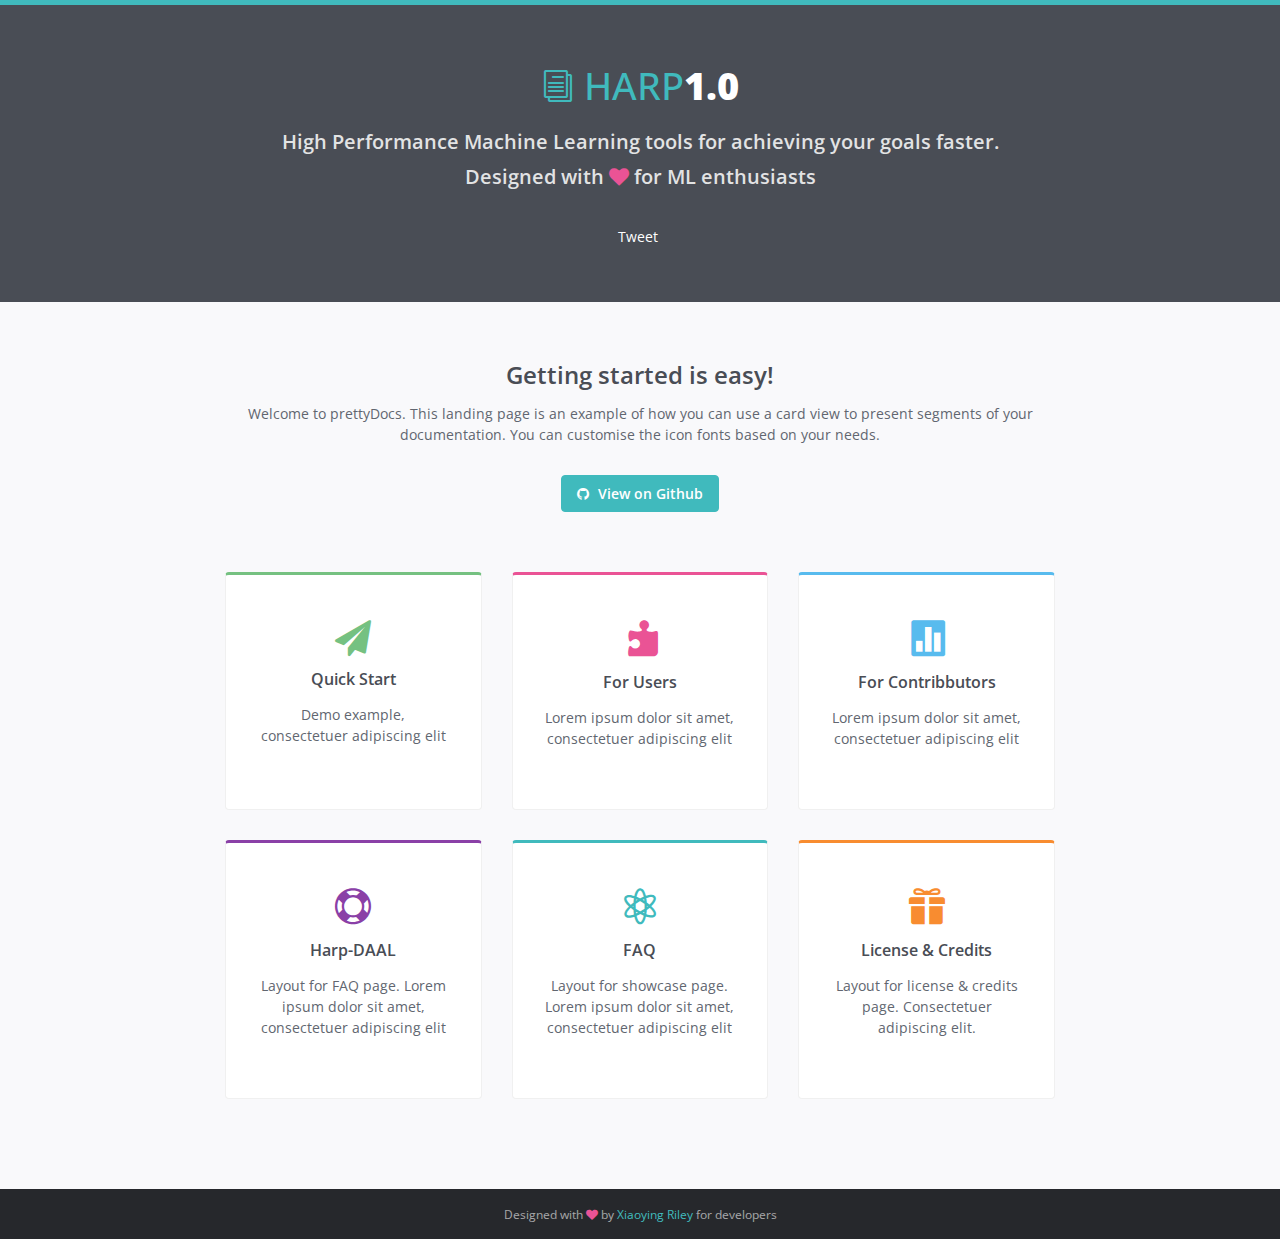
==== index.html @ d39ea9a0 "Addup" ====
<!DOCTYPE html>
<!--[if IE 8]> <html lang="en" class="ie8"> <![endif]-->  
<!--[if IE 9]> <html lang="en" class="ie9"> <![endif]-->  
<!--[if !IE]><!--> <html lang="en"> <!--<![endif]-->  
<head>
    <title>Harp: HPC-Big Data ML Library</title>
    <!-- Meta -->
    <meta charset="utf-8">
    <meta http-equiv="X-UA-Compatible" content="IE=edge">
    <meta name="viewport" content="width=device-width, initial-scale=1.0">
    <meta name="description" content="">
    <meta name="author" content="">    
    <link rel="shortcut icon" href="favicon.ico">  
    <link href='http://fonts.googleapis.com/css?family=Open+Sans:300italic,400italic,600italic,700italic,800italic,400,300,600,700,800' rel='stylesheet' type='text/css'>
    <!-- Global CSS -->
    <link rel="stylesheet" href="assets/plugins/bootstrap/css/bootstrap.min.css">   
    <!-- Plugins CSS -->    
    <link rel="stylesheet" href="assets/plugins/font-awesome/css/font-awesome.css">
    <link rel="stylesheet" href="assets/plugins/elegant_font/css/style.css">
    
    <!-- Theme CSS -->
    <link id="theme-style" rel="stylesheet" href="assets/css/styles.css">
    <!-- HTML5 shim and Respond.js IE8 support of HTML5 elements and media queries -->
    <!--[if lt IE 9]>
      <script src="https://oss.maxcdn.com/html5shiv/3.7.2/html5shiv.min.js"></script>
      <script src="https://oss.maxcdn.com/respond/1.4.2/respond.min.js"></script>
    <![endif]-->
</head> 

<body class="landing-page">   
     
    <!--FACEBOOK LIKE BUTTON JAVASCRIPT SDK-->
    <div id="fb-root"></div>
    <script>(function(d, s, id) {
      var js, fjs = d.getElementsByTagName(s)[0];
      if (d.getElementById(id)) return;
      js = d.createElement(s); js.id = id;
      js.src = "//connect.facebook.net/en_US/sdk.js#xfbml=1&version=v2.5";
      fjs.parentNode.insertBefore(js, fjs);
    }(document, 'script', 'facebook-jssdk'));</script>
    
    <div class="page-wrapper">
        
        <!-- ******Header****** -->
        <header class="header text-center">
            <div class="container">
                <div class="branding">
                    <h1 class="logo">
                        <span aria-hidden="true" class="icon_documents_alt icon"></span>
                        <span class="text-highlight">Harp</span><span class="text-bold">1.0</span>
                    </h1>
                </div><!--//branding-->
                <div class="tagline">
                    <p>High Performance Machine Learning tools for achieving your goals faster.</p>
                    <p>Designed with <i class="fa fa-heart"></i> for ML enthusiasts</p>
                </div><!--//tagline-->
                <div class="social-container">
                    <div class="twitter-tweet">
                        <a href="https://twitter.com/share" class="twitter-share-button" data-text="PrettyDocs - A FREE #Bootstrap theme for project documentations #Responsive" data-via="3rdwave_themes">Tweet</a>
    <script>!function(d,s,id){var js,fjs=d.getElementsByTagName(s)[0],p=/^http:/.test(d.location)?'http':'https';if(!d.getElementById(id)){js=d.createElement(s);js.id=id;js.src=p+'://platform.twitter.com/widgets.js';fjs.parentNode.insertBefore(js,fjs);}}(document, 'script', 'twitter-wjs');</script>
                    </div><!--//tweet-->
                    <div class="fb-like" data-href="http://themes.3rdwavemedia.com" data-layout="button_count" data-action="like" data-show-faces="false" data-share="false"></div>            
                 </div><!--//social-container-->
            </div><!--//container-->
        </header><!--//header-->
        
        <section class="cards-section text-center">
            <div class="container">
                <h2 class="title">Getting started is easy!</h2>
                <div class="intro">
                    <p>Welcome to prettyDocs. This landing page is an example of how you can use a card view to present segments of your documentation. You can customise the icon fonts based on your needs.</p>
                    <div class="cta-container">
                        <a class="btn btn-primary btn-cta" href="http://themes.3rdwavemedia.com/" target="_blank"><i class="fa fa-github"></i> View on Github</a>
                    </div><!--//cta-container-->
                </div><!--//intro-->
                <div id="cards-wrapper" class="cards-wrapper row">
                    <div class="item item-green col-md-4 col-sm-6 col-xs-6">
                        <div class="item-inner">
                            <div class="icon-holder">
                                <i class="icon fa fa-paper-plane"></i>
                            </div><!--//icon-holder-->
                            <h3 class="title">Quick Start</h3>
                            <p class="intro">Demo example, consectetuer adipiscing elit</p>
                            <a class="link" href="start.html"><span></span></a>
                        </div><!--//item-inner-->
                    </div><!--//item-->
                    <div class="item item-pink item-2 col-md-4 col-sm-6 col-xs-6">
                        <div class="item-inner">
                            <div class="icon-holder">
                                <span aria-hidden="true" class="icon icon_puzzle_alt"></span>
                            </div><!--//icon-holder-->
                            <h3 class="title">For Users</h3>
                            <p class="intro">Lorem ipsum dolor sit amet, consectetuer adipiscing elit</p>
                            <a class="link" href="components.html"><span></span></a>
                        </div><!--//item-inner-->
                    </div><!--//item-->
                    <div class="item item-blue col-md-4 col-sm-6 col-xs-6">
                        <div class="item-inner">
                            <div class="icon-holder">
                                <span aria-hidden="true" class="icon icon_datareport_alt"></span>
                            </div><!--//icon-holder-->
                            <h3 class="title">For Contribbutors</h3>
                            <p class="intro">Lorem ipsum dolor sit amet, consectetuer adipiscing elit</p>
                            <a class="link" href="charts.html"><span></span></a>
                        </div><!--//item-inner-->
                    </div><!--//item-->
                    <div class="item item-purple col-md-4 col-sm-6 col-xs-6">
                        <div class="item-inner">
                            <div class="icon-holder">
                                <span aria-hidden="true" class="icon icon_lifesaver"></span>
                            </div><!--//icon-holder-->
                            <h3 class="title">Harp-DAAL</h3>
                            <p class="intro">Layout for FAQ page. Lorem ipsum dolor sit amet, consectetuer adipiscing elit</p>
                            <a class="link" href="faqs.html"><span></span></a>
                        </div><!--//item-inner-->
                    </div><!--//item-->
                    <div class="item item-primary col-md-4 col-sm-6 col-xs-6">
                        <div class="item-inner">
                            <div class="icon-holder">
                                <span aria-hidden="true" class="icon icon_genius"></span>
                            </div><!--//icon-holder-->
                            <h3 class="title">FAQ</h3>
                            <p class="intro">Layout for showcase page. Lorem ipsum dolor sit amet, consectetuer adipiscing elit </p>
                            <a class="link" href="showcase.html"><span></span></a>
                        </div><!--//item-inner-->
                    </div><!--//item-->
                    <div class="item item-orange col-md-4 col-sm-6 col-xs-6">
                        <div class="item-inner">
                            <div class="icon-holder">
                                <span aria-hidden="true" class="icon icon_gift"></span>
                            </div><!--//icon-holder-->
                            <h3 class="title">License &amp; Credits</h3>
                            <p class="intro">Layout for license &amp; credits page. Consectetuer adipiscing elit.</p>
                            <a class="link" href="license.html"><span></span></a>
                        </div><!--//item-inner-->
                    </div><!--//item-->
                </div><!--//cards-->
                
            </div><!--//container-->
        </section><!--//cards-section-->
    </div><!--//page-wrapper-->
    
    <footer class="footer text-center">
        <div class="container">
            <!--/* This template is released under the Creative Commons Attribution 3.0 License. Please keep the attribution link below when using for your own project. Thank you for your support. :) If you'd like to use the template without the attribution, you can check out other license options via our website: themes.3rdwavemedia.com */-->
            <small class="copyright">Designed with <i class="fa fa-heart"></i> by <a href="http://themes.3rdwavemedia.com/" target="_blank">Xiaoying Riley</a> for developers</small>
            
        </div><!--//container-->
    </footer><!--//footer-->
    
     
    <!-- Main Javascript -->          
    <script type="text/javascript" src="assets/plugins/jquery-1.12.3.min.js"></script>
    <script type="text/javascript" src="assets/plugins/bootstrap/js/bootstrap.min.js"></script>                                                                     
    <script type="text/javascript" src="assets/plugins/jquery-match-height/jquery.matchHeight-min.js"></script>
    <script type="text/javascript" src="assets/js/main.js"></script>
    
</body>
</html>
---- assets/plugins/elegant_font/css/style.css ----
@font-face {
	font-family: 'ElegantIcons';
	src:url('fonts/ElegantIcons.eot');
	src:url('fonts/ElegantIcons.eot?#iefix') format('embedded-opentype'),
		url('fonts/ElegantIcons.woff') format('woff'),
		url('fonts/ElegantIcons.ttf') format('truetype'),
		url('fonts/ElegantIcons.svg#ElegantIcons') format('svg');
	font-weight: normal;
	font-style: normal;
}

/* Use the following CSS code if you want to use data attributes for inserting your icons */
[data-icon]:before {
	font-family: 'ElegantIcons';
	content: attr(data-icon);
	speak: none;
	font-weight: normal;
	font-variant: normal;
	text-transform: none;
	line-height: 1;
	-webkit-font-smoothing: antialiased;
	-moz-osx-font-smoothing: grayscale;
}

/* Use the following CSS code if you want to have a class per icon */
/*
Instead of a list of all class selectors,
you can use the generic selector below, but it's slower:
[class*="your-class-prefix"] {
*/
.arrow_up, .arrow_down, .arrow_left, .arrow_right, .arrow_left-up, .arrow_right-up, .arrow_right-down, .arrow_left-down, .arrow-up-down, .arrow_up-down_alt, .arrow_left-right_alt, .arrow_left-right, .arrow_expand_alt2, .arrow_expand_alt, .arrow_condense, .arrow_expand, .arrow_move, .arrow_carrot-up, .arrow_carrot-down, .arrow_carrot-left, .arrow_carrot-right, .arrow_carrot-2up, .arrow_carrot-2down, .arrow_carrot-2left, .arrow_carrot-2right, .arrow_carrot-up_alt2, .arrow_carrot-down_alt2, .arrow_carrot-left_alt2, .arrow_carrot-right_alt2, .arrow_carrot-2up_alt2, .arrow_carrot-2down_alt2, .arrow_carrot-2left_alt2, .arrow_carrot-2right_alt2, .arrow_triangle-up, .arrow_triangle-down, .arrow_triangle-left, .arrow_triangle-right, .arrow_triangle-up_alt2, .arrow_triangle-down_alt2, .arrow_triangle-left_alt2, .arrow_triangle-right_alt2, .arrow_back, .icon_minus-06, .icon_plus, .icon_close, .icon_check, .icon_minus_alt2, .icon_plus_alt2, .icon_close_alt2, .icon_check_alt2, .icon_zoom-out_alt, .icon_zoom-in_alt, .icon_search, .icon_box-empty, .icon_box-selected, .icon_minus-box, .icon_plus-box, .icon_box-checked, .icon_circle-empty, .icon_circle-slelected, .icon_stop_alt2, .icon_stop, .icon_pause_alt2, .icon_pause, .icon_menu, .icon_menu-square_alt2, .icon_menu-circle_alt2, .icon_ul, .icon_ol, .icon_adjust-horiz, .icon_adjust-vert, .icon_document_alt, .icon_documents_alt, .icon_pencil, .icon_pencil-edit_alt, .icon_pencil-edit, .icon_folder-alt, .icon_folder-open_alt, .icon_folder-add_alt, .icon_info_alt, .icon_error-oct_alt, .icon_error-circle_alt, .icon_error-triangle_alt, .icon_question_alt2, .icon_question, .icon_comment_alt, .icon_chat_alt, .icon_vol-mute_alt, .icon_volume-low_alt, .icon_volume-high_alt, .icon_quotations, .icon_quotations_alt2, .icon_clock_alt, .icon_lock_alt, .icon_lock-open_alt, .icon_key_alt, .icon_cloud_alt, .icon_cloud-upload_alt, .icon_cloud-download_alt, .icon_image, .icon_images, .icon_lightbulb_alt, .icon_gift_alt, .icon_house_alt, .icon_genius, .icon_mobile, .icon_tablet, .icon_laptop, .icon_desktop, .icon_camera_alt, .icon_mail_alt, .icon_cone_alt, .icon_ribbon_alt, .icon_bag_alt, .icon_creditcard, .icon_cart_alt, .icon_paperclip, .icon_tag_alt, .icon_tags_alt, .icon_trash_alt, .icon_cursor_alt, .icon_mic_alt, .icon_compass_alt, .icon_pin_alt, .icon_pushpin_alt, .icon_map_alt, .icon_drawer_alt, .icon_toolbox_alt, .icon_book_alt, .icon_calendar, .icon_film, .icon_table, .icon_contacts_alt, .icon_headphones, .icon_lifesaver, .icon_piechart, .icon_refresh, .icon_link_alt, .icon_link, .icon_loading, .icon_blocked, .icon_archive_alt, .icon_heart_alt, .icon_star_alt, .icon_star-half_alt, .icon_star, .icon_star-half, .icon_tools, .icon_tool, .icon_cog, .icon_cogs, .arrow_up_alt, .arrow_down_alt, .arrow_left_alt, .arrow_right_alt, .arrow_left-up_alt, .arrow_right-up_alt, .arrow_right-down_alt, .arrow_left-down_alt, .arrow_condense_alt, .arrow_expand_alt3, .arrow_carrot_up_alt, .arrow_carrot-down_alt, .arrow_carrot-left_alt, .arrow_carrot-right_alt, .arrow_carrot-2up_alt, .arrow_carrot-2dwnn_alt, .arrow_carrot-2left_alt, .arrow_carrot-2right_alt, .arrow_triangle-up_alt, .arrow_triangle-down_alt, .arrow_triangle-left_alt, .arrow_triangle-right_alt, .icon_minus_alt, .icon_plus_alt, .icon_close_alt, .icon_check_alt, .icon_zoom-out, .icon_zoom-in, .icon_stop_alt, .icon_menu-square_alt, .icon_menu-circle_alt, .icon_document, .icon_documents, .icon_pencil_alt, .icon_folder, .icon_folder-open, .icon_folder-add, .icon_folder_upload, .icon_folder_download, .icon_info, .icon_error-circle, .icon_error-oct, .icon_error-triangle, .icon_question_alt, .icon_comment, .icon_chat, .icon_vol-mute, .icon_volume-low, .icon_volume-high, .icon_quotations_alt, .icon_clock, .icon_lock, .icon_lock-open, .icon_key, .icon_cloud, .icon_cloud-upload, .icon_cloud-download, .icon_lightbulb, .icon_gift, .icon_house, .icon_camera, .icon_mail, .icon_cone, .icon_ribbon, .icon_bag, .icon_cart, .icon_tag, .icon_tags, .icon_trash, .icon_cursor, .icon_mic, .icon_compass, .icon_pin, .icon_pushpin, .icon_map, .icon_drawer, .icon_toolbox, .icon_book, .icon_contacts, .icon_archive, .icon_heart, .icon_profile, .icon_group, .icon_grid-2x2, .icon_grid-3x3, .icon_music, .icon_pause_alt, .icon_phone, .icon_upload, .icon_download, .social_facebook, .social_twitter, .social_pinterest, .social_googleplus, .social_tumblr, .social_tumbleupon, .social_wordpress, .social_instagram, .social_dribbble, .social_vimeo, .social_linkedin, .social_rss, .social_deviantart, .social_share, .social_myspace, .social_skype, .social_youtube, .social_picassa, .social_googledrive, .social_flickr, .social_blogger, .social_spotify, .social_delicious, .social_facebook_circle, .social_twitter_circle, .social_pinterest_circle, .social_googleplus_circle, .social_tumblr_circle, .social_stumbleupon_circle, .social_wordpress_circle, .social_instagram_circle, .social_dribbble_circle, .social_vimeo_circle, .social_linkedin_circle, .social_rss_circle, .social_deviantart_circle, .social_share_circle, .social_myspace_circle, .social_skype_circle, .social_youtube_circle, .social_picassa_circle, .social_googledrive_alt2, .social_flickr_circle, .social_blogger_circle, .social_spotify_circle, .social_delicious_circle, .social_facebook_square, .social_twitter_square, .social_pinterest_square, .social_googleplus_square, .social_tumblr_square, .social_stumbleupon_square, .social_wordpress_square, .social_instagram_square, .social_dribbble_square, .social_vimeo_square, .social_linkedin_square, .social_rss_square, .social_deviantart_square, .social_share_square, .social_myspace_square, .social_skype_square, .social_youtube_square, .social_picassa_square, .social_googledrive_square, .social_flickr_square, .social_blogger_square, .social_spotify_square, .social_delicious_square, .icon_printer, .icon_calulator, .icon_building, .icon_floppy, .icon_drive, .icon_search-2, .icon_id, .icon_id-2, .icon_puzzle, .icon_like, .icon_dislike, .icon_mug, .icon_currency, .icon_wallet, .icon_pens, .icon_easel, .icon_flowchart, .icon_datareport, .icon_briefcase, .icon_shield, .icon_percent, .icon_globe, .icon_globe-2, .icon_target, .icon_hourglass, .icon_balance, .icon_rook, .icon_printer-alt, .icon_calculator_alt, .icon_building_alt, .icon_floppy_alt, .icon_drive_alt, .icon_search_alt, .icon_id_alt, .icon_id-2_alt, .icon_puzzle_alt, .icon_like_alt, .icon_dislike_alt, .icon_mug_alt, .icon_currency_alt, .icon_wallet_alt, .icon_pens_alt, .icon_easel_alt, .icon_flowchart_alt, .icon_datareport_alt, .icon_briefcase_alt, .icon_shield_alt, .icon_percent_alt, .icon_globe_alt, .icon_clipboard {
	font-family: 'ElegantIcons';
	speak: none;
	font-style: normal;
	font-weight: normal;
	font-variant: normal;
	text-transform: none;
	line-height: 1;
	-webkit-font-smoothing: antialiased;
}
.arrow_up:before {
	content: "\21";
}
.arrow_down:before {
	content: "\22";
}
.arrow_left:before {
	content: "\23";
}
.arrow_right:before {
	content: "\24";
}
.arrow_left-up:before {
	content: "\25";
}
.arrow_right-up:before {
	content: "\26";
}
.arrow_right-down:before {
	content: "\27";
}
.arrow_left-down:before {
	content: "\28";
}
.arrow-up-down:before {
	content: "\29";
}
.arrow_up-down_alt:before {
	content: "\2a";
}
.arrow_left-right_alt:before {
	content: "\2b";
}
.arrow_left-right:before {
	content: "\2c";
}
.arrow_expand_alt2:before {
	content: "\2d";
}
.arrow_expand_alt:before {
	content: "\2e";
}
.arrow_condense:before {
	content: "\2f";
}
.arrow_expand:before {
	content: "\30";
}
.arrow_move:before {
	content: "\31";
}
.arrow_carrot-up:before {
	content: "\32";
}
.arrow_carrot-down:before {
	content: "\33";
}
.arrow_carrot-left:before {
	content: "\34";
}
.arrow_carrot-right:before {
	content: "\35";
}
.arrow_carrot-2up:before {
	content: "\36";
}
.arrow_carrot-2down:before {
	content: "\37";
}
.arrow_carrot-2left:before {
	content: "\38";
}
.arrow_carrot-2right:before {
	content: "\39";
}
.arrow_carrot-up_alt2:before {
	content: "\3a";
}
.arrow_carrot-down_alt2:before {
	content: "\3b";
}
.arrow_carrot-left_alt2:before {
	content: "\3c";
}
.arrow_carrot-right_alt2:before {
	content: "\3d";
}
.arrow_carrot-2up_alt2:before {
	content: "\3e";
}
.arrow_carrot-2down_alt2:before {
	content: "\3f";
}
.arrow_carrot-2left_alt2:before {
	content: "\40";
}
.arrow_carrot-2right_alt2:before {
	content: "\41";
}
.arrow_triangle-up:before {
	content: "\42";
}
.arrow_triangle-down:before {
	content: "\43";
}
.arrow_triangle-left:before {
	content: "\44";
}
.arrow_triangle-right:before {
	content: "\45";
}
.arrow_triangle-up_alt2:before {
	content: "\46";
}
.arrow_triangle-down_alt2:before {
	content: "\47";
}
.arrow_triangle-left_alt2:before {
	content: "\48";
}
.arrow_triangle-right_alt2:before {
	content: "\49";
}
.arrow_back:before {
	content: "\4a";
}
.icon_minus-06:before {
	content: "\4b";
}
.icon_plus:before {
	content: "\4c";
}
.icon_close:before {
	content: "\4d";
}
.icon_check:before {
	content: "\4e";
}
.icon_minus_alt2:before {
	content: "\4f";
}
.icon_plus_alt2:before {
	content: "\50";
}
.icon_close_alt2:before {
	content: "\51";
}
.icon_check_alt2:before {
	content: "\52";
}
.icon_zoom-out_alt:before {
	content: "\53";
}
.icon_zoom-in_alt:before {
	content: "\54";
}
.icon_search:before {
	content: "\55";
}
.icon_box-empty:before {
	content: "\56";
}
.icon_box-selected:before {
	content: "\57";
}
.icon_minus-box:before {
	content: "\58";
}
.icon_plus-box:before {
	content: "\59";
}
.icon_box-checked:before {
	content: "\5a";
}
.icon_circle-empty:before {
	content: "\5b";
}
.icon_circle-slelected:before {
	content: "\5c";
}
.icon_stop_alt2:before {
	content: "\5d";
}
.icon_stop:before {
	content: "\5e";
}
.icon_pause_alt2:before {
	content: "\5f";
}
.icon_pause:before {
	content: "\60";
}
.icon_menu:before {
	content: "\61";
}
.icon_menu-square_alt2:before {
	content: "\62";
}
.icon_menu-circle_alt2:before {
	content: "\63";
}
.icon_ul:before {
	content: "\64";
}
.icon_ol:before {
	content: "\65";
}
.icon_adjust-horiz:before {
	content: "\66";
}
.icon_adjust-vert:before {
	content: "\67";
}
.icon_document_alt:before {
	content: "\68";
}
.icon_documents_alt:before {
	content: "\69";
}
.icon_pencil:before {
	content: "\6a";
}
.icon_pencil-edit_alt:before {
	content: "\6b";
}
.icon_pencil-edit:before {
	content: "\6c";
}
.icon_folder-alt:before {
	content: "\6d";
}
.icon_folder-open_alt:before {
	content: "\6e";
}
.icon_folder-add_alt:before {
	content: "\6f";
}
.icon_info_alt:before {
	content: "\70";
}
.icon_error-oct_alt:before {
	content: "\71";
}
.icon_error-circle_alt:before {
	content: "\72";
}
.icon_error-triangle_alt:before {
	content: "\73";
}
.icon_question_alt2:before {
	content: "\74";
}
.icon_question:before {
	content: "\75";
}
.icon_comment_alt:before {
	content: "\76";
}
.icon_chat_alt:before {
	content: "\77";
}
.icon_vol-mute_alt:before {
	content: "\78";
}
.icon_volume-low_alt:before {
	content: "\79";
}
.icon_volume-high_alt:before {
	content: "\7a";
}
.icon_quotations:before {
	content: "\7b";
}
.icon_quotations_alt2:before {
	content: "\7c";
}
.icon_clock_alt:before {
	content: "\7d";
}
.icon_lock_alt:before {
	content: "\7e";
}
.icon_lock-open_alt:before {
	content: "\e000";
}
.icon_key_alt:before {
	content: "\e001";
}
.icon_cloud_alt:before {
	content: "\e002";
}
.icon_cloud-upload_alt:before {
	content: "\e003";
}
.icon_cloud-download_alt:before {
	content: "\e004";
}
.icon_image:before {
	content: "\e005";
}
.icon_images:before {
	content: "\e006";
}
.icon_lightbulb_alt:before {
	content: "\e007";
}
.icon_gift_alt:before {
	content: "\e008";
}
.icon_house_alt:before {
	content: "\e009";
}
.icon_genius:before {
	content: "\e00a";
}
.icon_mobile:before {
	content: "\e00b";
}
.icon_tablet:before {
	content: "\e00c";
}
.icon_laptop:before {
	content: "\e00d";
}
.icon_desktop:before {
	content: "\e00e";
}
.icon_camera_alt:before {
	content: "\e00f";
}
.icon_mail_alt:before {
	content: "\e010";
}
.icon_cone_alt:before {
	content: "\e011";
}
.icon_ribbon_alt:before {
	content: "\e012";
}
.icon_bag_alt:before {
	content: "\e013";
}
.icon_creditcard:before {
	content: "\e014";
}
.icon_cart_alt:before {
	content: "\e015";
}
.icon_paperclip:before {
	content: "\e016";
}
.icon_tag_alt:before {
	content: "\e017";
}
.icon_tags_alt:before {
	content: "\e018";
}
.icon_trash_alt:before {
	content: "\e019";
}
.icon_cursor_alt:before {
	content: "\e01a";
}
.icon_mic_alt:before {
	content: "\e01b";
}
.icon_compass_alt:before {
	content: "\e01c";
}
.icon_pin_alt:before {
	content: "\e01d";
}
.icon_pushpin_alt:before {
	content: "\e01e";
}
.icon_map_alt:before {
	content: "\e01f";
}
.icon_drawer_alt:before {
	content: "\e020";
}
.icon_toolbox_alt:before {
	content: "\e021";
}
.icon_book_alt:before {
	content: "\e022";
}
.icon_calendar:before {
	content: "\e023";
}
.icon_film:before {
	content: "\e024";
}
.icon_table:before {
	content: "\e025";
}
.icon_contacts_alt:before {
	content: "\e026";
}
.icon_headphones:before {
	content: "\e027";
}
.icon_lifesaver:before {
	content: "\e028";
}
.icon_piechart:before {
	content: "\e029";
}
.icon_refresh:before {
	content: "\e02a";
}
.icon_link_alt:before {
	content: "\e02b";
}
.icon_link:before {
	content: "\e02c";
}
.icon_loading:before {
	content: "\e02d";
}
.icon_blocked:before {
	content: "\e02e";
}
.icon_archive_alt:before {
	content: "\e02f";
}
.icon_heart_alt:before {
	content: "\e030";
}
.icon_star_alt:before {
	content: "\e031";
}
.icon_star-half_alt:before {
	content: "\e032";
}
.icon_star:before {
	content: "\e033";
}
.icon_star-half:before {
	content: "\e034";
}
.icon_tools:before {
	content: "\e035";
}
.icon_tool:before {
	content: "\e036";
}
.icon_cog:before {
	content: "\e037";
}
.icon_cogs:before {
	content: "\e038";
}
.arrow_up_alt:before {
	content: "\e039";
}
.arrow_down_alt:before {
	content: "\e03a";
}
.arrow_left_alt:before {
	content: "\e03b";
}
.arrow_right_alt:before {
	content: "\e03c";
}
.arrow_left-up_alt:before {
	content: "\e03d";
}
.arrow_right-up_alt:before {
	content: "\e03e";
}
.arrow_right-down_alt:before {
	content: "\e03f";
}
.arrow_left-down_alt:before {
	content: "\e040";
}
.arrow_condense_alt:before {
	content: "\e041";
}
.arrow_expand_alt3:before {
	content: "\e042";
}
.arrow_carrot_up_alt:before {
	content: "\e043";
}
.arrow_carrot-down_alt:before {
	content: "\e044";
}
.arrow_carrot-left_alt:before {
	content: "\e045";
}
.arrow_carrot-right_alt:before {
	content: "\e046";
}
.arrow_carrot-2up_alt:before {
	content: "\e047";
}
.arrow_carrot-2dwnn_alt:before {
	content: "\e048";
}
.arrow_carrot-2left_alt:before {
	content: "\e049";
}
.arrow_carrot-2right_alt:before {
	content: "\e04a";
}
.arrow_triangle-up_alt:before {
	content: "\e04b";
}
.arrow_triangle-down_alt:before {
	content: "\e04c";
}
.arrow_triangle-left_alt:before {
	content: "\e04d";
}
.arrow_triangle-right_alt:before {
	content: "\e04e";
}
.icon_minus_alt:before {
	content: "\e04f";
}
.icon_plus_alt:before {
	content: "\e050";
}
.icon_close_alt:before {
	content: "\e051";
}
.icon_check_alt:before {
	content: "\e052";
}
.icon_zoom-out:before {
	content: "\e053";
}
.icon_zoom-in:before {
	content: "\e054";
}
.icon_stop_alt:before {
	content: "\e055";
}
.icon_menu-square_alt:before {
	content: "\e056";
}
.icon_menu-circle_alt:before {
	content: "\e057";
}
.icon_document:before {
	content: "\e058";
}
.icon_documents:before {
	content: "\e059";
}
.icon_pencil_alt:before {
	content: "\e05a";
}
.icon_folder:before {
	content: "\e05b";
}
.icon_folder-open:before {
	content: "\e05c";
}
.icon_folder-add:before {
	content: "\e05d";
}
.icon_folder_upload:before {
	content: "\e05e";
}
.icon_folder_download:before {
	content: "\e05f";
}
.icon_info:before {
	content: "\e060";
}
.icon_error-circle:before {
	content: "\e061";
}
.icon_error-oct:before {
	content: "\e062";
}
.icon_error-triangle:before {
	content: "\e063";
}
.icon_question_alt:before {
	content: "\e064";
}
.icon_comment:before {
	content: "\e065";
}
.icon_chat:before {
	content: "\e066";
}
.icon_vol-mute:before {
	content: "\e067";
}
.icon_volume-low:before {
	content: "\e068";
}
.icon_volume-high:before {
	content: "\e069";
}
.icon_quotations_alt:before {
	content: "\e06a";
}
.icon_clock:before {
	content: "\e06b";
}
.icon_lock:before {
	content: "\e06c";
}
.icon_lock-open:before {
	content: "\e06d";
}
.icon_key:before {
	content: "\e06e";
}
.icon_cloud:before {
	content: "\e06f";
}
.icon_cloud-upload:before {
	content: "\e070";
}
.icon_cloud-download:before {
	content: "\e071";
}
.icon_lightbulb:before {
	content: "\e072";
}
.icon_gift:before {
	content: "\e073";
}
.icon_house:before {
	content: "\e074";
}
.icon_camera:before {
	content: "\e075";
}
.icon_mail:before {
	content: "\e076";
}
.icon_cone:before {
	content: "\e077";
}
.icon_ribbon:before {
	content: "\e078";
}
.icon_bag:before {
	content: "\e079";
}
.icon_cart:before {
	content: "\e07a";
}
.icon_tag:before {
	content: "\e07b";
}
.icon_tags:before {
	content: "\e07c";
}
.icon_trash:before {
	content: "\e07d";
}
.icon_cursor:before {
	content: "\e07e";
}
.icon_mic:before {
	content: "\e07f";
}
.icon_compass:before {
	content: "\e080";
}
.icon_pin:before {
	content: "\e081";
}
.icon_pushpin:before {
	content: "\e082";
}
.icon_map:before {
	content: "\e083";
}
.icon_drawer:before {
	content: "\e084";
}
.icon_toolbox:before {
	content: "\e085";
}
.icon_book:before {
	content: "\e086";
}
.icon_contacts:before {
	content: "\e087";
}
.icon_archive:before {
	content: "\e088";
}
.icon_heart:before {
	content: "\e089";
}
.icon_profile:before {
	content: "\e08a";
}
.icon_group:before {
	content: "\e08b";
}
.icon_grid-2x2:before {
	content: "\e08c";
}
.icon_grid-3x3:before {
	content: "\e08d";
}
.icon_music:before {
	content: "\e08e";
}
.icon_pause_alt:before {
	content: "\e08f";
}
.icon_phone:before {
	content: "\e090";
}
.icon_upload:before {
	content: "\e091";
}
.icon_download:before {
	content: "\e092";
}
.social_facebook:before {
	content: "\e093";
}
.social_twitter:before {
	content: "\e094";
}
.social_pinterest:before {
	content: "\e095";
}
.social_googleplus:before {
	content: "\e096";
}
.social_tumblr:before {
	content: "\e097";
}
.social_tumbleupon:before {
	content: "\e098";
}
.social_wordpress:before {
	content: "\e099";
}
.social_instagram:before {
	content: "\e09a";
}
.social_dribbble:before {
	content: "\e09b";
}
.social_vimeo:before {
	content: "\e09c";
}
.social_linkedin:before {
	content: "\e09d";
}
.social_rss:before {
	content: "\e09e";
}
.social_deviantart:before {
	content: "\e09f";
}
.social_share:before {
	content: "\e0a0";
}
.social_myspace:before {
	content: "\e0a1";
}
.social_skype:before {
	content: "\e0a2";
}
.social_youtube:before {
	content: "\e0a3";
}
.social_picassa:before {
	content: "\e0a4";
}
.social_googledrive:before {
	content: "\e0a5";
}
.social_flickr:before {
	content: "\e0a6";
}
.social_blogger:before {
	content: "\e0a7";
}
.social_spotify:before {
	content: "\e0a8";
}
.social_delicious:before {
	content: "\e0a9";
}
.social_facebook_circle:before {
	content: "\e0aa";
}
.social_twitter_circle:before {
	content: "\e0ab";
}
.social_pinterest_circle:before {
	content: "\e0ac";
}
.social_googleplus_circle:before {
	content: "\e0ad";
}
.social_tumblr_circle:before {
	content: "\e0ae";
}
.social_stumbleupon_circle:before {
	content: "\e0af";
}
.social_wordpress_circle:before {
	content: "\e0b0";
}
.social_instagram_circle:before {
	content: "\e0b1";
}
.social_dribbble_circle:before {
	content: "\e0b2";
}
.social_vimeo_circle:before {
	content: "\e0b3";
}
.social_linkedin_circle:before {
	content: "\e0b4";
}
.social_rss_circle:before {
	content: "\e0b5";
}
.social_deviantart_circle:before {
	content: "\e0b6";
}
.social_share_circle:before {
	content: "\e0b7";
}
.social_myspace_circle:before {
	content: "\e0b8";
}
.social_skype_circle:before {
	content: "\e0b9";
}
.social_youtube_circle:before {
	content: "\e0ba";
}
.social_picassa_circle:before {
	content: "\e0bb";
}
.social_googledrive_alt2:before {
	content: "\e0bc";
}
.social_flickr_circle:before {
	content: "\e0bd";
}
.social_blogger_circle:before {
	content: "\e0be";
}
.social_spotify_circle:before {
	content: "\e0bf";
}
.social_delicious_circle:before {
	content: "\e0c0";
}
.social_facebook_square:before {
	content: "\e0c1";
}
.social_twitter_square:before {
	content: "\e0c2";
}
.social_pinterest_square:before {
	content: "\e0c3";
}
.social_googleplus_square:before {
	content: "\e0c4";
}
.social_tumblr_square:before {
	content: "\e0c5";
}
.social_stumbleupon_square:before {
	content: "\e0c6";
}
.social_wordpress_square:before {
	content: "\e0c7";
}
.social_instagram_square:before {
	content: "\e0c8";
}
.social_dribbble_square:before {
	content: "\e0c9";
}
.social_vimeo_square:before {
	content: "\e0ca";
}
.social_linkedin_square:before {
	content: "\e0cb";
}
.social_rss_square:before {
	content: "\e0cc";
}
.social_deviantart_square:before {
	content: "\e0cd";
}
.social_share_square:before {
	content: "\e0ce";
}
.social_myspace_square:before {
	content: "\e0cf";
}
.social_skype_square:before {
	content: "\e0d0";
}
.social_youtube_square:before {
	content: "\e0d1";
}
.social_picassa_square:before {
	content: "\e0d2";
}
.social_googledrive_square:before {
	content: "\e0d3";
}
.social_flickr_square:before {
	content: "\e0d4";
}
.social_blogger_square:before {
	content: "\e0d5";
}
.social_spotify_square:before {
	content: "\e0d6";
}
.social_delicious_square:before {
	content: "\e0d7";
}
.icon_printer:before {
	content: "\e103";
}
.icon_calulator:before {
	content: "\e0ee";
}
.icon_building:before {
	content: "\e0ef";
}
.icon_floppy:before {
	content: "\e0e8";
}
.icon_drive:before {
	content: "\e0ea";
}
.icon_search-2:before {
	content: "\e101";
}
.icon_id:before {
	content: "\e107";
}
.icon_id-2:before {
	content: "\e108";
}
.icon_puzzle:before {
	content: "\e102";
}
.icon_like:before {
	content: "\e106";
}
.icon_dislike:before {
	content: "\e0eb";
}
.icon_mug:before {
	content: "\e105";
}
.icon_currency:before {
	content: "\e0ed";
}
.icon_wallet:before {
	content: "\e100";
}
.icon_pens:before {
	content: "\e104";
}
.icon_easel:before {
	content: "\e0e9";
}
.icon_flowchart:before {
	content: "\e109";
}
.icon_datareport:before {
	content: "\e0ec";
}
.icon_briefcase:before {
	content: "\e0fe";
}
.icon_shield:before {
	content: "\e0f6";
}
.icon_percent:before {
	content: "\e0fb";
}
.icon_globe:before {
	content: "\e0e2";
}
.icon_globe-2:before {
	content: "\e0e3";
}
.icon_target:before {
	content: "\e0f5";
}
.icon_hourglass:before {
	content: "\e0e1";
}
.icon_balance:before {
	content: "\e0ff";
}
.icon_rook:before {
	content: "\e0f8";
}
.icon_printer-alt:before {
	content: "\e0fa";
}
.icon_calculator_alt:before {
	content: "\e0e7";
}
.icon_building_alt:before {
	content: "\e0fd";
}
.icon_floppy_alt:before {
	content: "\e0e4";
}
.icon_drive_alt:before {
	content: "\e0e5";
}
.icon_search_alt:before {
	content: "\e0f7";
}
.icon_id_alt:before {
	content: "\e0e0";
}
.icon_id-2_alt:before {
	content: "\e0fc";
}
.icon_puzzle_alt:before {
	content: "\e0f9";
}
.icon_like_alt:before {
	content: "\e0dd";
}
.icon_dislike_alt:before {
	content: "\e0f1";
}
.icon_mug_alt:before {
	content: "\e0dc";
}
.icon_currency_alt:before {
	content: "\e0f3";
}
.icon_wallet_alt:before {
	content: "\e0d8";
}
.icon_pens_alt:before {
	content: "\e0db";
}
.icon_easel_alt:before {
	content: "\e0f0";
}
.icon_flowchart_alt:before {
	content: "\e0df";
}
.icon_datareport_alt:before {
	content: "\e0f2";
}
.icon_briefcase_alt:before {
	content: "\e0f4";
}
.icon_shield_alt:before {
	content: "\e0d9";
}
.icon_percent_alt:before {
	content: "\e0da";
}
.icon_globe_alt:before {
	content: "\e0de";
}
.icon_clipboard:before {
	content: "\e0e6";
}


	.glyph {
		float: left;
		text-align: center;
		padding: .75em;
		margin: .4em 1.5em .75em 0;
		width: 6em;
text-shadow: none;
	}
        .glyph_big {
        font-size: 128px;
        color: #59c5dc;
        float: left;
        margin-right: 20px;
        }

        .glyph div { padding-bottom: 10px;}

	.glyph input {
		font-family: consolas, monospace;
		font-size: 12px;
		width: 100%;
		text-align: center;
		border: 0;
		box-shadow: 0 0 0 1px #ccc;
		padding: .2em;
                -moz-border-radius: 5px;
                -webkit-border-radius: 5px;
	}
	.centered {
		margin-left: auto;
		margin-right: auto;
	}
	.glyph .fs1 {
		font-size: 2em;
	}
---- assets/css/styles.css ----
/*   
 * Template Name: PrettyDocs - Responsive Website Template for documentations
 * Version: 1.0
 * Author: Xiaoying Riley
 * License: Creative Commons Attribution 3.0 License - https://creativecommons.org/licenses/by/3.0/
 * Twitter: @3rdwave_themes
 * Website: http://themes.3rdwavemedia.com/
*/
/* Theme default */
/* ======= Base ======= */
body {
  font-family: 'Open Sans', arial, sans-serif;
  color: #494d55;
  font-size: 14px;
  -webkit-font-smoothing: antialiased;
  -moz-osx-font-smoothing: grayscale;
}
html,
body {
  height: 100%;
}
.page-wrapper {
  min-height: 100%;
  /* equal to footer height */
  margin-bottom: -50px;
}
.page-wrapper:after {
  content: "";
  display: block;
  height: 50px;
}
.footer {
  height: 50px;
}
p {
  line-height: 1.5;
}
a {
  color: #3aa7aa;
  -webkit-transition: all 0.4s ease-in-out;
  -moz-transition: all 0.4s ease-in-out;
  -ms-transition: all 0.4s ease-in-out;
  -o-transition: all 0.4s ease-in-out;
}
a:hover {
  text-decoration: underline;
  color: #339597;
}
a:focus {
  text-decoration: none;
}
code {
  background: #222;
  color: #fff;
  font-size: 14px;
  font-weight: bold;
  font-family: Consolas, Monaco, 'Andale Mono', 'Ubuntu Mono', monospace;
  padding: 2px 8px;
  padding-top: 4px;
  display: inline-block;
}
.btn,
a.btn {
  -webkit-transition: all 0.4s ease-in-out;
  -moz-transition: all 0.4s ease-in-out;
  -ms-transition: all 0.4s ease-in-out;
  -o-transition: all 0.4s ease-in-out;
  font-weight: 600;
  font-size: 14px;
  line-height: 1.5;
}
.btn .fa,
a.btn .fa {
  margin-right: 5px;
}
.btn-primary,
a.btn-primary {
  background: #40babd;
  border: 1px solid #40babd;
  color: #fff !important;
}
.btn-primary:hover,
a.btn-primary:hover,
.btn-primary:focus,
a.btn-primary:focus,
.btn-primary:active,
a.btn-primary:active,
.btn-primary.active,
a.btn-primary.active,
.btn-primary.hover,
a.btn-primary.hover {
  background: #3aa7aa;
  color: #fff !important;
  border: 1px solid #3aa7aa;
}
.btn-green,
a.btn-green {
  background: #75c181;
  border: 1px solid #75c181;
  color: #fff !important;
}
.btn-green:hover,
a.btn-green:hover,
.btn-green:focus,
a.btn-green:focus,
.btn-green:active,
a.btn-green:active,
.btn-green.active,
a.btn-green.active,
.btn-green.hover,
a.btn-green.hover {
  background: #63b971;
  color: #fff !important;
  border: 1px solid #63b971;
}
.body-green .btn-green,
.body-green a.btn-green {
  color: #fff !important;
}
.body-green .btn-green:hover,
.body-green a.btn-green:hover,
.body-green .btn-green:focus,
.body-green a.btn-green:focus,
.body-green .btn-green:active,
.body-green a.btn-green:active,
.body-green .btn-green.active,
.body-green a.btn-green.active,
.body-green .btn-green.hover,
.body-green a.btn-green.hover {
  color: #fff !important;
}
.btn-blue,
a.btn-blue {
  background: #58bbee;
  border: 1px solid #58bbee;
  color: #fff !important;
}
.btn-blue:hover,
a.btn-blue:hover,
.btn-blue:focus,
a.btn-blue:focus,
.btn-blue:active,
a.btn-blue:active,
.btn-blue.active,
a.btn-blue.active,
.btn-blue.hover,
a.btn-blue.hover {
  background: #41b2ec;
  color: #fff !important;
  border: 1px solid #41b2ec;
}
.btn-orange,
a.btn-orange {
  background: #F88C30;
  border: 1px solid #F88C30;
  color: #fff !important;
}
.btn-orange:hover,
a.btn-orange:hover,
.btn-orange:focus,
a.btn-orange:focus,
.btn-orange:active,
a.btn-orange:active,
.btn-orange.active,
a.btn-orange.active,
.btn-orange.hover,
a.btn-orange.hover {
  background: #f77e17;
  color: #fff !important;
  border: 1px solid #f77e17;
}
.btn-red,
a.btn-red {
  background: #f77b6b;
  border: 1px solid #f77b6b;
  color: #fff !important;
}
.btn-red:hover,
a.btn-red:hover,
.btn-red:focus,
a.btn-red:focus,
.btn-red:active,
a.btn-red:active,
.btn-red.active,
a.btn-red.active,
.btn-red.hover,
a.btn-red.hover {
  background: #f66553;
  color: #fff !important;
  border: 1px solid #f66553;
}
.btn-pink,
a.btn-pink {
  background: #EA5395;
  border: 1px solid #EA5395;
  color: #fff !important;
}
.btn-pink:hover,
a.btn-pink:hover,
.btn-pink:focus,
a.btn-pink:focus,
.btn-pink:active,
a.btn-pink:active,
.btn-pink.active,
a.btn-pink.active,
.btn-pink.hover,
a.btn-pink.hover {
  background: #e73c87;
  color: #fff !important;
  border: 1px solid #e73c87;
}
.btn-purple,
a.btn-purple {
  background: #8A40A7;
  border: 1px solid #8A40A7;
  color: #fff !important;
}
.btn-purple:hover,
a.btn-purple:hover,
.btn-purple:focus,
a.btn-purple:focus,
.btn-purple:active,
a.btn-purple:active,
.btn-purple.active,
a.btn-purple.active,
.btn-purple.hover,
a.btn-purple.hover {
  background: #7b3995;
  color: #fff !important;
  border: 1px solid #7b3995;
}
.btn-cta {
  padding: 7px 15px;
}
.form-control {
  -webkit-box-shadow: none;
  -moz-box-shadow: none;
  box-shadow: none;
  height: 40px;
  border-color: #f0f0f0;
}
.form-control::-webkit-input-placeholder {
  /* WebKit browsers */
  color: #afb3bb;
}
.form-control:-moz-placeholder {
  /* Mozilla Firefox 4 to 18 */
  color: #afb3bb;
}
.form-control::-moz-placeholder {
  /* Mozilla Firefox 19+ */
  color: #afb3bb;
}
.form-control:-ms-input-placeholder {
  /* Internet Explorer 10+ */
  color: #afb3bb;
}
.form-control:focus {
  border-color: #e3e3e3;
  -webkit-box-shadow: none;
  -moz-box-shadow: none;
  box-shadow: none;
}
input[type="text"],
input[type="email"],
input[type="password"],
input[type="submit"],
input[type="button"],
textarea,
select {
  appearance: none;
  /* for mobile safari */
  -webkit-appearance: none;
}
#topcontrol {
  background: #40babd;
  color: #fff;
  text-align: center;
  display: inline-block;
  width: 35px;
  height: 35px;
  border: none;
  -webkit-border-radius: 4px;
  -moz-border-radius: 4px;
  -ms-border-radius: 4px;
  -o-border-radius: 4px;
  border-radius: 4px;
  -moz-background-clip: padding;
  -webkit-background-clip: padding-box;
  background-clip: padding-box;
  -webkit-transition: all 0.4s ease-in-out;
  -moz-transition: all 0.4s ease-in-out;
  -ms-transition: all 0.4s ease-in-out;
  -o-transition: all 0.4s ease-in-out;
  z-index: 30;
}
#topcontrol:hover {
  background: #52c2c4;
}
#topcontrol .fa {
  position: relative;
  top: 3px;
  font-size: 25px;
}
.video-container iframe {
  max-width: 100%;
}
/* ====== Header ====== */
.header {
  background: #494d55;
  color: rgba(255, 255, 255, 0.85);
  border-top: 5px solid #40babd;
  padding: 30px 0;
}
.header a {
  color: #fff;
}
.branding {
  text-transform: uppercase;
  margin-bottom: 10px;
}
.branding .logo {
  font-size: 28px;
  margin-top: 0;
  margin-bottom: 0;
}
.branding .logo a {
  text-decoration: none;
}
.branding .text-highlight {
  color: #40babd;
}
.body-green .branding .text-highlight {
  color: #75c181;
}
.body-blue .branding .text-highlight {
  color: #58bbee;
}
.body-orange .branding .text-highlight {
  color: #F88C30;
}
.body-red .branding .text-highlight {
  color: #f77b6b;
}
.body-pink .branding .text-highlight {
  color: #EA5395;
}
.body-purple .branding .text-highlight {
  color: #8A40A7;
}
.branding .text-bold {
  font-weight: 800;
  color: #fff;
}
.branding .icon {
  font-size: 24px;
  color: #40babd;
}
.body-green .branding .icon {
  color: #75c181;
}
.body-blue .branding .icon {
  color: #58bbee;
}
.body-orange .branding .icon {
  color: #F88C30;
}
.body-red .branding .icon {
  color: #f77b6b;
}
.body-pink .branding .icon {
  color: #EA5395;
}
.body-purple .branding .icon {
  color: #8A40A7;
}
.breadcrumb {
  background: none;
  margin-bottom: 0;
  padding: 0;
}
.breadcrumb li {
  color: rgba(255, 255, 255, 0.5);
}
.breadcrumb li.active {
  color: rgba(255, 255, 255, 0.5);
}
.breadcrumb li a {
  color: rgba(255, 255, 255, 0.5);
}
.breadcrumb li a:hover {
  color: #fff;
}
.breadcrumb > li + li:before {
  color: rgba(0, 0, 0, 0.4);
}
/* ====== Footer ====== */
.footer {
  background: #26282c;
  color: rgba(255, 255, 255, 0.6);
  padding: 15px 0;
}
.footer a {
  color: #40babd;
}
.footer .fa-heart {
  color: #EA5395;
}
/* ======= Doc Styling ======= */
.doc-wrapper {
  padding: 45px 0;
  background: #f9f9fb;
}
.doc-body {
  position: relative;
}
.doc-header {
  margin-bottom: 30px;
}
.doc-header .doc-title {
  color: #40babd;
  margin-top: 0;
  font-size: 36px;
}
.body-green .doc-header .doc-title {
  color: #75c181;
}
.body-blue .doc-header .doc-title {
  color: #58bbee;
}
.body-orange .doc-header .doc-title {
  color: #F88C30;
}
.body-red .doc-header .doc-title {
  color: #f77b6b;
}
.body-pink .doc-header .doc-title {
  color: #EA5395;
}
.body-purple .doc-header .doc-title {
  color: #8A40A7;
}
.doc-header .icon {
  font-size: 30px;
}
.doc-header .meta {
  color: #a2a6af;
}
.doc-content {
  margin-left: 230px;
}
.doc-section {
  padding-top: 15px;
  padding-bottom: 15px;
}
.doc-section .section-title {
  font-size: 26px;
  margin-top: 0;
  margin-bottom: 0;
  font-weight: bold;
  padding-bottom: 10px;
  border-bottom: 1px solid #d7d7d7;
}
.doc-section h1 {
  font-size: 24px;
  font-weight: bold;
}
.doc-section h2 {
  font-size: 22px;
  font-weight: bold;
}
.doc-section h3 {
  font-size: 20px;
  font-weight: bold;
}
.doc-section h4 {
  font-size: 18px;
  font-weight: bold;
}
.doc-section h5 {
  font-size: 16px;
  font-weight: bold;
}
.doc-section h6 {
  font-size: 14px;
  font-weight: bold;
}
.section-block {
  padding-top: 15px;
  padding-bottom: 15px;
}
.section-block .block-title {
  margin-top: 0;
}
.section-block .list > li {
  margin-bottom: 10px;
}
.section-block .list ul > li {
  margin-top: 5px;
}
.question {
  font-weight: 400 !important;
  color: #3aa7aa;
}
.question .body-green {
  color: #63b971;
}
.body-blue .question {
  color: #41b2ec;
}
.body-orange .question {
  color: #f77e17;
}
.body-pink .question {
  color: #e73c87;
}
.body-purple .question {
  color: #7b3995;
}
.question .fa {
  -webkit-opacity: 0.6;
  -moz-opacity: 0.6;
  opacity: 0.6;
}
.question .label {
  font-size: 11px;
  vertical-align: middle;
}
.answer {
  color: #616670;
}
.code-block {
  margin-top: 30px;
  margin-bottom: 30px;
}
.callout-block {
  padding: 30px;
  -webkit-border-radius: 4px;
  -moz-border-radius: 4px;
  -ms-border-radius: 4px;
  -o-border-radius: 4px;
  border-radius: 4px;
  -moz-background-clip: padding;
  -webkit-background-clip: padding-box;
  background-clip: padding-box;
  position: relative;
  margin-bottom: 30px;
}
.callout-block a {
  color: rgba(0, 0, 0, 0.55) !important;
}
.callout-block a:hover {
  color: rgba(0, 0, 0, 0.65) !important;
}
.callout-block .icon-holder {
  font-size: 30px;
  position: absolute;
  left: 30px;
  top: 30px;
  color: rgba(0, 0, 0, 0.25);
}
.callout-block .content {
  margin-left: 60px;
}
.callout-block .content p:last-child {
  margin-bottom: 0;
}
.callout-block .callout-title {
  margin-top: 0;
  margin-bottom: 5px;
  color: rgba(0, 0, 0, 0.65);
}
.callout-info {
  background: #58bbee;
  color: #fff;
}
.callout-success {
  background: #75c181;
  color: #fff;
}
.callout-warning {
  background: #F88C30;
  color: #fff;
}
.callout-danger {
  background: #f77b6b;
  color: #fff;
}
.table > thead > tr > th {
  border-bottom-color: #8bd6d8;
}
.body-green .table > thead > tr > th {
  border-bottom-color: #bbe1c1;
}
.body-blue .table > thead > tr > th {
  border-bottom-color: #b5e1f7;
}
.body-orange .table > thead > tr > th {
  border-bottom-color: #fbc393;
}
.body-pink .table > thead > tr > th {
  border-bottom-color: #f5aecd;
}
.body-purple .table > thead > tr > th {
  border-bottom-color: #b87fce;
}
.table-bordered > thead > tr > th {
  border-bottom-color: inherit;
}
.table-striped > tbody > tr:nth-of-type(odd) {
  background-color: #f5f5f5;
}
.screenshot-holder {
  margin-top: 15px;
  margin-bottom: 15px;
  position: relative;
  text-align: center;
}
.screenshot-holder img {
  border: 1px solid #f0f0f0;
}
.screenshot-holder .mask {
  display: block;
  visibility: hidden;
  position: absolute;
  width: 100%;
  height: 100%;
  left: 0;
  top: 0;
  background: rgba(0, 0, 0, 0.25);
  cursor: pointer;
  text-decoration: none;
}
.screenshot-holder .mask .icon {
  color: #fff;
  font-size: 42px;
  display: block;
  position: absolute;
  width: 100%;
  height: 100%;
  top: 50%;
  margin-top: -21px;
}
.screenshot-holder:hover .mask {
  visibility: visible;
}
.jumbotron h1 {
  font-size: 28px;
  margin-top: 0;
  margin-bottom: 30px;
}
.author-profile {
  margin-top: 30px;
}
.author-profile img {
  width: 100px;
  height: 100px;
}
.speech-bubble {
  background: #fff;
  -webkit-border-radius: 4px;
  -moz-border-radius: 4px;
  -ms-border-radius: 4px;
  -o-border-radius: 4px;
  border-radius: 4px;
  -moz-background-clip: padding;
  -webkit-background-clip: padding-box;
  background-clip: padding-box;
  padding: 30px;
  margin-top: 20px;
  margin-bottom: 30px;
  position: relative;
}
.speech-bubble .speech-title {
  font-size: 16px;
}
.jumbotron .speech-bubble p {
  font-size: 14px;
  font-weight: normal;
  color: #616670;
}
.speech-bubble:before {
  content: "";
  display: inline-block;
  position: absolute;
  left: 50%;
  top: -10px;
  margin-left: -10px;
  width: 0;
  height: 0;
  border-left: 10px solid transparent;
  border-right: 10px solid transparent;
  border-bottom: 10px solid #fff;
}
.card {
  text-align: center;
  border: 1px solid #e3e3e3;
  -webkit-border-radius: 4px;
  -moz-border-radius: 4px;
  -ms-border-radius: 4px;
  -o-border-radius: 4px;
  border-radius: 4px;
  -moz-background-clip: padding;
  -webkit-background-clip: padding-box;
  background-clip: padding-box;
  margin-bottom: 30px;
  position: relative;
}
.card .card-block {
  padding: 15px;
}
.card .mask {
  display: block;
  visibility: hidden;
  position: absolute;
  width: 100%;
  height: 100%;
  left: 0;
  top: 0;
  background: rgba(0, 0, 0, 0.25);
  cursor: pointer;
  text-decoration: none;
}
.card .mask .icon {
  color: #fff;
  font-size: 42px;
  margin-top: 25%;
}
.card:hover .mask {
  visibility: visible;
}
/* Color Schemes */
.body-green .header {
  border-color: #75c181;
}
.body-green a {
  color: #75c181;
}
.body-green a:hover {
  color: #52b161;
}
.body-blue .header {
  border-color: #58bbee;
}
.body-blue a {
  color: #58bbee;
}
.body-blue a:hover {
  color: #2aa8e9;
}
.body-orange .header {
  border-color: #F88C30;
}
.body-orange a {
  color: #F88C30;
}
.body-orange a:hover {
  color: #ed7108;
}
.body-pink .header {
  border-color: #EA5395;
}
.body-pink a {
  color: #EA5395;
}
.body-pink a:hover {
  color: #e42679;
}
.body-purple .header {
  border-color: #8A40A7;
}
.body-purple a {
  color: #8A40A7;
}
.body-purple a:hover {
  color: #6c3282;
}
.body-red .header {
  border-color: #f77b6b;
}
.body-red a {
  color: #f77b6b;
}
.body-red a:hover {
  color: #f4503b;
}
/* Sidebar */
.doc-sidebar {
  width: 200px;
}
.doc-menu {
  list-style: none;
  padding-left: 0;
}
.doc-menu > li {
  margin-bottom: 5px;
}
.doc-menu > li > a {
  display: block;
  padding: 5px 15px;
  border-left: 4px solid transparent;
  color: #616670;
}
.doc-menu > li > a:hover,
.doc-menu > li > a:focus {
  color: #40babd;
  text-decoration: none;
  background: none;
}
.body-green .doc-menu > li > a:hover,
.body-green .doc-menu > li > a:focus {
  color: #75c181;
}
.body-blue .doc-menu > li > a:hover,
.body-blue .doc-menu > li > a:focus {
  color: #58bbee;
}
.body-orange .doc-menu > li > a:hover,
.body-orange .doc-menu > li > a:focus {
  color: #F88C30;
}
.body-red .doc-menu > li > a:hover,
.body-red .doc-menu > li > a:focus {
  color: #f77b6b;
}
.body-pink .doc-menu > li > a:hover,
.body-pink .doc-menu > li > a:focus {
  color: #EA5395;
}
.body-purple .doc-menu > li > a:hover,
.body-purple .doc-menu > li > a:focus {
  color: #8A40A7;
}
.doc-menu > li.active > a {
  background: none;
  border-left: 4px solid #40babd;
  color: #40babd;
  font-weight: 600;
}
.body-green .doc-menu > li.active > a {
  color: #75c181;
  border-color: #75c181;
}
.body-blue .doc-menu > li.active > a {
  color: #58bbee;
  border-color: #58bbee;
}
.body-orange .doc-menu > li.active > a {
  color: #F88C30;
  border-color: #F88C30;
}
.body-red .doc-menu > li.active > a {
  color: #f77b6b;
  border-color: #f77b6b;
}
.body-pink .doc-menu > li.active > a {
  color: #EA5395;
  border-color: #EA5395;
}
.body-purple .doc-menu > li.active > a {
  color: #8A40A7;
  border-color: #8A40A7;
}
.doc-sub-menu {
  list-style: none;
  padding-left: 0;
}
.doc-sub-menu > li {
  margin-bottom: 10px;
  font-size: 12px;
}
.doc-sub-menu > li:first-child {
  padding-top: 5px;
}
.doc-sub-menu > li > a {
  display: block;
  color: #616670;
  padding: 0;
  padding-left: 34px;
  background: none;
}
.doc-sub-menu > li > a:hover {
  color: #40babd;
  text-decoration: none;
  background: none;
}
.body-green .doc-sub-menu > li > a:hover {
  color: #75c181;
}
.body-blue .doc-sub-menu > li > a:hover {
  color: #58bbee;
}
.body-orange .doc-sub-menu > li > a:hover {
  color: #F88C30;
}
.body-red .doc-sub-menu > li > a:hover {
  color: #f77b6b;
}
.body-pink .doc-sub-menu > li > a:hover {
  color: #EA5395;
}
.body-purple .doc-sub-menu > li > a:hover {
  color: #8A40A7;
}
.doc-sub-menu > li > a:focus {
  background: none;
}
.doc-sub-menu > li.active > a {
  background: none;
  color: #40babd;
}
.body-green .doc-sub-menu > li.active > a {
  color: #75c181;
}
.body-blue .doc-sub-menu > li.active > a {
  color: #58bbee;
}
.body-orange .doc-sub-menu > li.active > a {
  color: #F88C30;
}
.body-red .doc-sub-menu > li.active > a {
  color: #f77b6b;
}
.body-pink .doc-sub-menu > li.active > a {
  color: #EA5395;
}
.body-purple .doc-sub-menu > li.active > a {
  color: #8A40A7;
}
.affix-top {
  position: absolute;
  top: 15px;
}
.affix {
  top: 15px;
}
.affix,
.affix-bottom {
  width: 230px;
}
.affix-bottom {
  position: absolute;
}
/* ===== Promo block ===== */
.promo-block {
  background: #3aa7aa;
}
.body-green .promo-block {
  background: #63b971;
}
.body-blue .promo-block {
  background: #41b2ec;
}
.body-orange .promo-block {
  background: #f77e17;
}
.body-pink .promo-block {
  background: #e73c87;
}
.body-purple .promo-block {
  background: #7b3995;
}
.promo-block a {
  color: rgba(0, 0, 0, 0.5);
}
.promo-block a:hover {
  color: rgba(0, 0, 0, 0.6);
}
.promo-block .promo-block-inner {
  padding: 45px;
  color: #fff;
  -webkit-border-radius: 4px;
  -moz-border-radius: 4px;
  -ms-border-radius: 4px;
  -o-border-radius: 4px;
  border-radius: 4px;
  -moz-background-clip: padding;
  -webkit-background-clip: padding-box;
  background-clip: padding-box;
}
.promo-block .promo-title {
  font-size: 20px;
  font-weight: 800;
  margin-top: 0;
  margin-bottom: 45px;
}
.promo-block .promo-title .fa {
  color: rgba(0, 0, 0, 0.5);
}
.promo-block .figure-holder-inner {
  background: #fff;
  margin-bottom: 30px;
  position: relative;
  text-align: center;
}
.promo-block .figure-holder-inner img {
  border: 5px solid #fff;
}
.promo-block .figure-holder-inner .mask {
  display: block;
  visibility: hidden;
  position: absolute;
  width: 100%;
  height: 100%;
  left: 0;
  top: 0;
  background: rgba(255, 255, 255, 0.65);
  cursor: pointer;
  text-decoration: none;
}
.promo-block .figure-holder-inner .mask .icon {
  color: #fff;
  font-size: 42px;
  display: block;
  position: absolute;
  width: 100%;
  height: 100%;
  top: 50%;
  margin-top: -21px;
}
.promo-block .figure-holder-inner .mask .icon.pink {
  color: #EA5395;
}
.promo-block .figure-holder-inner:hover .mask {
  visibility: visible;
}
.promo-block .content-holder-inner {
  padding-left: 15px;
  padding-right: 15px;
}
.promo-block .content-title {
  font-size: 16px;
  font-weight: 600;
  margin-top: 0;
}
.promo-block .highlight {
  color: rgba(0, 0, 0, 0.4);
}
.promo-block .btn-cta {
  background: rgba(0, 0, 0, 0.35);
  border: none;
  color: #fff !important;
  margin-bottom: 15px;
}
.promo-block .btn-cta:hover {
  background: rgba(0, 0, 0, 0.5);
  border: none;
  color: #fff !important;
}
/* Extra small devices (phones, less than 768px) */
@media (max-width: 767px) {
  .doc-content {
    margin-left: 0;
  }
  .jumbotron {
    padding: 30px 15px;
  }
  .jumbotron h1 {
    font-size: 24px;
    margin-bottom: 15px;
  }
  .jumbotron p {
    font-size: 18px;
  }
  .promo-block .promo-block-inner {
    padding: 30px 15px;
  }
  .promo-block .content-holder-inner {
    padding: 0;
  }
  .promo-block .promo-title {
    margin-bottom: 30px;
  }
}
/* Small devices (tablets, 768px and up) */
/* Medium devices (desktops, 992px and up) */
/* Large devices (large desktops, 1200px and up) */
/* ======= Landing Page ======= */
.landing-page .header {
  background: #494d55;
  color: rgba(255, 255, 255, 0.85);
  padding: 60px 0;
}
.landing-page .header a {
  color: #fff;
}
.landing-page .branding {
  text-transform: uppercase;
  margin-bottom: 20px;
}
.landing-page .branding .logo {
  font-size: 38px;
  margin-top: 0;
  margin-bottom: 0;
}
.landing-page .branding .text-bold {
  font-weight: 800;
  color: #fff;
}
.landing-page .branding .icon {
  font-size: 32px;
  color: #40babd;
}
.landing-page .tagline {
  font-weight: 600;
  font-size: 20px;
}
.landing-page .tagline p {
  margin-bottom: 5px;
}
.landing-page .tagline .text-highlight {
  color: #266f71;
}
.landing-page .fa-heart {
  color: #EA5395;
}
.landing-page .cta-container {
  margin-top: 30px;
}
.landing-page .social-container {
  margin-top: 30px;
}
.landing-page .social-container .twitter-tweet {
  display: inline-block;
  margin-right: 5px;
  position: relative;
  top: 5px;
}
.landing-page .social-container .fab-like {
  display: inline-block;
}
.cards-section {
  padding: 60px 0;
  background: #f9f9fb;
}
.cards-section .title {
  margin-top: 0;
  margin-bottom: 15px;
  font-size: 24px;
  font-weight: 600;
}
.cards-section .intro {
  margin: 0 auto;
  max-width: 800px;
  margin-bottom: 60px;
  color: #616670;
}
.cards-section .cards-wrapper {
  max-width: 860px;
  margin-left: auto;
  margin-right: auto;
}
.cards-section .item {
  margin-bottom: 30px;
}
.cards-section .item .icon-holder {
  margin-bottom: 15px;
}
.cards-section .item .icon {
  font-size: 36px;
}
.cards-section .item .title {
  font-size: 16px;
  font-weight: 600;
}
.cards-section .item .intro {
  margin-bottom: 15px;
}
.cards-section .item-inner {
  padding: 45px 30px;
  background: #fff;
  position: relative;
  border: 1px solid #f0f0f0;
  -webkit-border-radius: 4px;
  -moz-border-radius: 4px;
  -ms-border-radius: 4px;
  -o-border-radius: 4px;
  border-radius: 4px;
  -moz-background-clip: padding;
  -webkit-background-clip: padding-box;
  background-clip: padding-box;
}
.cards-section .item-inner .link {
  position: absolute;
  width: 100%;
  height: 100%;
  top: 0;
  left: 0;
  z-index: 1;
  background-image: url("../images/empty.gif");
  /* for IE8 */
}
.cards-section .item-inner:hover {
  background: #f5f5f5;
}
.cards-section .item-primary .item-inner {
  border-top: 3px solid #40babd;
}
.cards-section .item-primary .item-inner:hover .title {
  color: #2d8284;
}
.cards-section .item-primary .icon {
  color: #40babd;
}
.cards-section .item-green .item-inner {
  border-top: 3px solid #75c181;
}
.cards-section .item-green .item-inner:hover .title {
  color: #48a156;
}
.cards-section .item-green .icon {
  color: #75c181;
}
.cards-section .item-blue .item-inner {
  border-top: 3px solid #58bbee;
}
.cards-section .item-blue .item-inner:hover .title {
  color: #179de2;
}
.cards-section .item-blue .icon {
  color: #58bbee;
}
.cards-section .item-orange .item-inner {
  border-top: 3px solid #F88C30;
}
.cards-section .item-orange .item-inner:hover .title {
  color: #d46607;
}
.cards-section .item-orange .icon {
  color: #F88C30;
}
.cards-section .item-red .item-inner {
  border-top: 3px solid #f77b6b;
}
.cards-section .item-red .item-inner:hover .title {
  color: #f33a22;
}
.cards-section .item-red .icon {
  color: #f77b6b;
}
.cards-section .item-pink .item-inner {
  border-top: 3px solid #EA5395;
}
.cards-section .item-pink .item-inner:hover .title {
  color: #d61a6c;
}
.cards-section .item-pink .icon {
  color: #EA5395;
}
.cards-section .item-purple .item-inner {
  border-top: 3px solid #8A40A7;
}
.cards-section .item-purple .item-inner:hover .title {
  color: #5c2b70;
}
.cards-section .item-purple .icon {
  color: #8A40A7;
}
/* Extra small devices (phones, less than 768px) */
@media (max-width: 767px) {
  .cards-section .item-inner {
    padding: 30px 15px;
  }
}
/* Small devices (tablets, 768px and up) */
/* Medium devices (desktops, 992px and up) */
/* Large devices (large desktops, 1200px and up) */
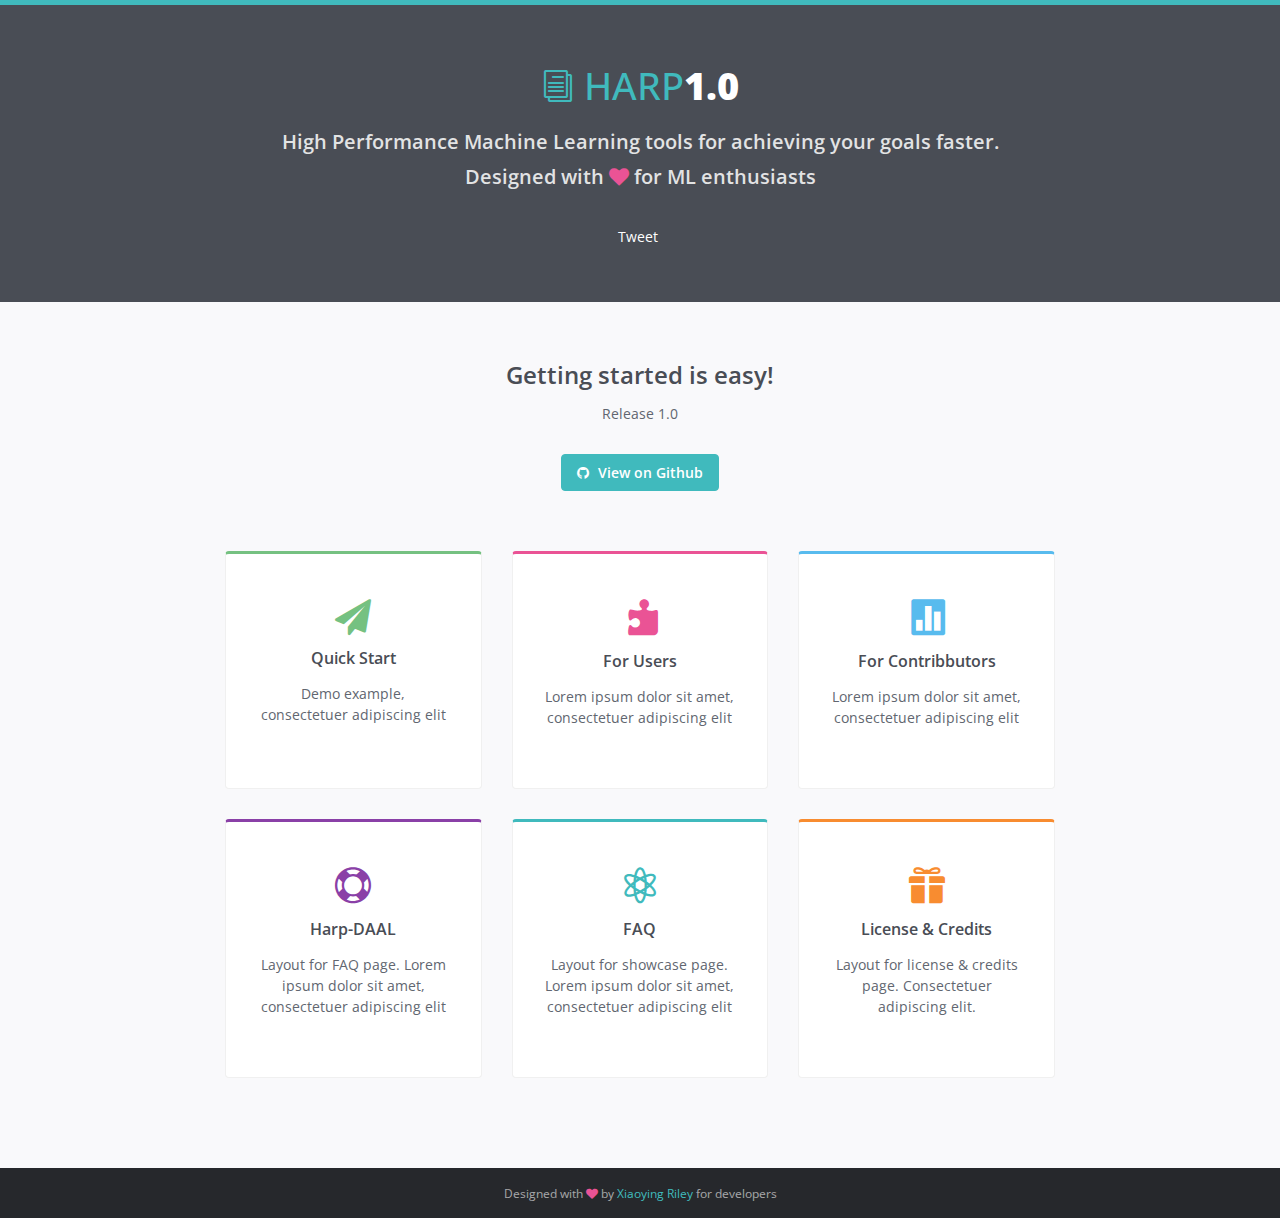
==== commit 818141c9: "release 1.0" ====
--- a/index.html
+++ b/index.html
@@ -1,7 +1,10 @@
 <!DOCTYPE html>
-<!--[if IE 8]> <html lang="en" class="ie8"> <![endif]-->  
-<!--[if IE 9]> <html lang="en" class="ie9"> <![endif]-->  
-<!--[if !IE]><!--> <html lang="en"> <!--<![endif]-->  
+<!--[if IE 8]> <html lang="en" class="ie8"> <![endif]-->
+<!--[if IE 9]> <html lang="en" class="ie9"> <![endif]-->
+<!--[if !IE]><!-->
+<html lang="en">
+<!--<![endif]-->
+
 <head>
     <title>Harp: HPC-Big Data ML Library</title>
     <!-- Meta -->
@@ -9,15 +12,14 @@
     <meta http-equiv="X-UA-Compatible" content="IE=edge">
     <meta name="viewport" content="width=device-width, initial-scale=1.0">
     <meta name="description" content="">
-    <meta name="author" content="">    
-    <link rel="shortcut icon" href="favicon.ico">  
+    <meta name="author" content="">
+    <link rel="shortcut icon" href="favicon.ico">
     <link href='http://fonts.googleapis.com/css?family=Open+Sans:300italic,400italic,600italic,700italic,800italic,400,300,600,700,800' rel='stylesheet' type='text/css'>
     <!-- Global CSS -->
-    <link rel="stylesheet" href="assets/plugins/bootstrap/css/bootstrap.min.css">   
-    <!-- Plugins CSS -->    
+    <link rel="stylesheet" href="assets/plugins/bootstrap/css/bootstrap.min.css">
+    <!-- Plugins CSS -->
     <link rel="stylesheet" href="assets/plugins/font-awesome/css/font-awesome.css">
     <link rel="stylesheet" href="assets/plugins/elegant_font/css/style.css">
-    
     <!-- Theme CSS -->
     <link id="theme-style" rel="stylesheet" href="assets/css/styles.css">
     <!-- HTML5 shim and Respond.js IE8 support of HTML5 elements and media queries -->
@@ -25,22 +27,22 @@
       <script src="https://oss.maxcdn.com/html5shiv/3.7.2/html5shiv.min.js"></script>
       <script src="https://oss.maxcdn.com/respond/1.4.2/respond.min.js"></script>
     <![endif]-->
-</head> 
+</head>
 
-<body class="landing-page">   
-     
+<body class="landing-page">
     <!--FACEBOOK LIKE BUTTON JAVASCRIPT SDK-->
     <div id="fb-root"></div>
-    <script>(function(d, s, id) {
-      var js, fjs = d.getElementsByTagName(s)[0];
-      if (d.getElementById(id)) return;
-      js = d.createElement(s); js.id = id;
-      js.src = "//connect.facebook.net/en_US/sdk.js#xfbml=1&version=v2.5";
-      fjs.parentNode.insertBefore(js, fjs);
-    }(document, 'script', 'facebook-jssdk'));</script>
-    
+    <script>
+    (function(d, s, id) {
+        var js, fjs = d.getElementsByTagName(s)[0];
+        if (d.getElementById(id)) return;
+        js = d.createElement(s);
+        js.id = id;
+        js.src = "//connect.facebook.net/en_US/sdk.js#xfbml=1&version=v2.5";
+        fjs.parentNode.insertBefore(js, fjs);
+    }(document, 'script', 'facebook-jssdk'));
+    </script>
     <div class="page-wrapper">
-        
         <!-- ******Header****** -->
         <header class="header text-center">
             <div class="container">
@@ -49,112 +51,162 @@
                         <span aria-hidden="true" class="icon_documents_alt icon"></span>
                         <span class="text-highlight">Harp</span><span class="text-bold">1.0</span>
                     </h1>
-                </div><!--//branding-->
+                </div>
+                <!--//branding-->
                 <div class="tagline">
                     <p>High Performance Machine Learning tools for achieving your goals faster.</p>
                     <p>Designed with <i class="fa fa-heart"></i> for ML enthusiasts</p>
-                </div><!--//tagline-->
+                </div>
+                <!--//tagline-->
                 <div class="social-container">
                     <div class="twitter-tweet">
                         <a href="https://twitter.com/share" class="twitter-share-button" data-text="PrettyDocs - A FREE #Bootstrap theme for project documentations #Responsive" data-via="3rdwave_themes">Tweet</a>
-    <script>!function(d,s,id){var js,fjs=d.getElementsByTagName(s)[0],p=/^http:/.test(d.location)?'http':'https';if(!d.getElementById(id)){js=d.createElement(s);js.id=id;js.src=p+'://platform.twitter.com/widgets.js';fjs.parentNode.insertBefore(js,fjs);}}(document, 'script', 'twitter-wjs');</script>
-                    </div><!--//tweet-->
-                    <div class="fb-like" data-href="http://themes.3rdwavemedia.com" data-layout="button_count" data-action="like" data-show-faces="false" data-share="false"></div>            
-                 </div><!--//social-container-->
-            </div><!--//container-->
-        </header><!--//header-->
-        
+                        <script>
+                        ! function(d, s, id) {
+                            var js, fjs = d.getElementsByTagName(s)[0],
+                                p = /^http:/.test(d.location) ? 'http' : 'https';
+                            if (!d.getElementById(id)) {
+                                js = d.createElement(s);
+                                js.id = id;
+                                js.src = p + '://platform.twitter.com/widgets.js';
+                                fjs.parentNode.insertBefore(js, fjs);
+                            }
+                        }(document, 'script', 'twitter-wjs');
+                        </script>
+                    </div>
+                    <!--//tweet-->
+                    <div class="fb-like" data-href="http://themes.3rdwavemedia.com" data-layout="button_count" data-action="like" data-show-faces="false" data-share="false"></div>
+                </div>
+                <!--//social-container-->
+            </div>
+            <!--//container-->
+        </header>
+        <!--//header-->
         <section class="cards-section text-center">
             <div class="container">
+                <div>
+                    <script>
+                    (function() {
+                        var cx = '018204436591770557110:glsd3xahsog';
+                        var gcse = document.createElement('script');
+                        gcse.type = 'text/javascript';
+                        gcse.async = true;
+                        gcse.src = 'https://cse.google.com/cse.js?cx=' + cx;
+                        var s = document.getElementsByTagName('script')[0];
+                        s.parentNode.insertBefore(gcse, s);
+                    })();
+                    </script>
+                    <gcse:search></gcse:search>
+                </div>
                 <h2 class="title">Getting started is easy!</h2>
                 <div class="intro">
-                    <p>Welcome to prettyDocs. This landing page is an example of how you can use a card view to present segments of your documentation. You can customise the icon fonts based on your needs.</p>
+                    <p>Release 1.0</p>
                     <div class="cta-container">
                         <a class="btn btn-primary btn-cta" href="http://themes.3rdwavemedia.com/" target="_blank"><i class="fa fa-github"></i> View on Github</a>
-                    </div><!--//cta-container-->
-                </div><!--//intro-->
+                    </div>
+                    <!--//cta-container-->
+                </div>
+                <!--//intro-->
                 <div id="cards-wrapper" class="cards-wrapper row">
                     <div class="item item-green col-md-4 col-sm-6 col-xs-6">
                         <div class="item-inner">
                             <div class="icon-holder">
                                 <i class="icon fa fa-paper-plane"></i>
-                            </div><!--//icon-holder-->
+                            </div>
+                            <!--//icon-holder-->
                             <h3 class="title">Quick Start</h3>
                             <p class="intro">Demo example, consectetuer adipiscing elit</p>
                             <a class="link" href="start.html"><span></span></a>
-                        </div><!--//item-inner-->
-                    </div><!--//item-->
+                        </div>
+                        <!--//item-inner-->
+                    </div>
+                    <!--//item-->
                     <div class="item item-pink item-2 col-md-4 col-sm-6 col-xs-6">
                         <div class="item-inner">
                             <div class="icon-holder">
                                 <span aria-hidden="true" class="icon icon_puzzle_alt"></span>
-                            </div><!--//icon-holder-->
+                            </div>
+                            <!--//icon-holder-->
                             <h3 class="title">For Users</h3>
                             <p class="intro">Lorem ipsum dolor sit amet, consectetuer adipiscing elit</p>
                             <a class="link" href="components.html"><span></span></a>
-                        </div><!--//item-inner-->
-                    </div><!--//item-->
+                        </div>
+                        <!--//item-inner-->
+                    </div>
+                    <!--//item-->
                     <div class="item item-blue col-md-4 col-sm-6 col-xs-6">
                         <div class="item-inner">
                             <div class="icon-holder">
                                 <span aria-hidden="true" class="icon icon_datareport_alt"></span>
-                            </div><!--//icon-holder-->
+                            </div>
+                            <!--//icon-holder-->
                             <h3 class="title">For Contribbutors</h3>
                             <p class="intro">Lorem ipsum dolor sit amet, consectetuer adipiscing elit</p>
                             <a class="link" href="charts.html"><span></span></a>
-                        </div><!--//item-inner-->
-                    </div><!--//item-->
+                        </div>
+                        <!--//item-inner-->
+                    </div>
+                    <!--//item-->
                     <div class="item item-purple col-md-4 col-sm-6 col-xs-6">
                         <div class="item-inner">
                             <div class="icon-holder">
                                 <span aria-hidden="true" class="icon icon_lifesaver"></span>
-                            </div><!--//icon-holder-->
+                            </div>
+                            <!--//icon-holder-->
                             <h3 class="title">Harp-DAAL</h3>
                             <p class="intro">Layout for FAQ page. Lorem ipsum dolor sit amet, consectetuer adipiscing elit</p>
                             <a class="link" href="faqs.html"><span></span></a>
-                        </div><!--//item-inner-->
-                    </div><!--//item-->
+                        </div>
+                        <!--//item-inner-->
+                    </div>
+                    <!--//item-->
                     <div class="item item-primary col-md-4 col-sm-6 col-xs-6">
                         <div class="item-inner">
                             <div class="icon-holder">
                                 <span aria-hidden="true" class="icon icon_genius"></span>
-                            </div><!--//icon-holder-->
+                            </div>
+                            <!--//icon-holder-->
                             <h3 class="title">FAQ</h3>
                             <p class="intro">Layout for showcase page. Lorem ipsum dolor sit amet, consectetuer adipiscing elit </p>
                             <a class="link" href="showcase.html"><span></span></a>
-                        </div><!--//item-inner-->
-                    </div><!--//item-->
+                        </div>
+                        <!--//item-inner-->
+                    </div>
+                    <!--//item-->
                     <div class="item item-orange col-md-4 col-sm-6 col-xs-6">
                         <div class="item-inner">
                             <div class="icon-holder">
                                 <span aria-hidden="true" class="icon icon_gift"></span>
-                            </div><!--//icon-holder-->
+                            </div>
+                            <!--//icon-holder-->
                             <h3 class="title">License &amp; Credits</h3>
                             <p class="intro">Layout for license &amp; credits page. Consectetuer adipiscing elit.</p>
                             <a class="link" href="license.html"><span></span></a>
-                        </div><!--//item-inner-->
-                    </div><!--//item-->
-                </div><!--//cards-->
-                
-            </div><!--//container-->
-        </section><!--//cards-section-->
-    </div><!--//page-wrapper-->
-    
+                        </div>
+                        <!--//item-inner-->
+                    </div>
+                    <!--//item-->
+                </div>
+                <!--//cards-->
+            </div>
+            <!--//container-->
+        </section>
+        <!--//cards-section-->
+    </div>
+    <!--//page-wrapper-->
     <footer class="footer text-center">
         <div class="container">
             <!--/* This template is released under the Creative Commons Attribution 3.0 License. Please keep the attribution link below when using for your own project. Thank you for your support. :) If you'd like to use the template without the attribution, you can check out other license options via our website: themes.3rdwavemedia.com */-->
             <small class="copyright">Designed with <i class="fa fa-heart"></i> by <a href="http://themes.3rdwavemedia.com/" target="_blank">Xiaoying Riley</a> for developers</small>
-            
-        </div><!--//container-->
-    </footer><!--//footer-->
-    
-     
-    <!-- Main Javascript -->          
+        </div>
+        <!--//container-->
+    </footer>
+    <!--//footer-->
+    <!-- Main Javascript -->
     <script type="text/javascript" src="assets/plugins/jquery-1.12.3.min.js"></script>
-    <script type="text/javascript" src="assets/plugins/bootstrap/js/bootstrap.min.js"></script>                                                                     
+    <script type="text/javascript" src="assets/plugins/bootstrap/js/bootstrap.min.js"></script>
     <script type="text/javascript" src="assets/plugins/jquery-match-height/jquery.matchHeight-min.js"></script>
     <script type="text/javascript" src="assets/js/main.js"></script>
-    
 </body>
-</html> 
 
+</html>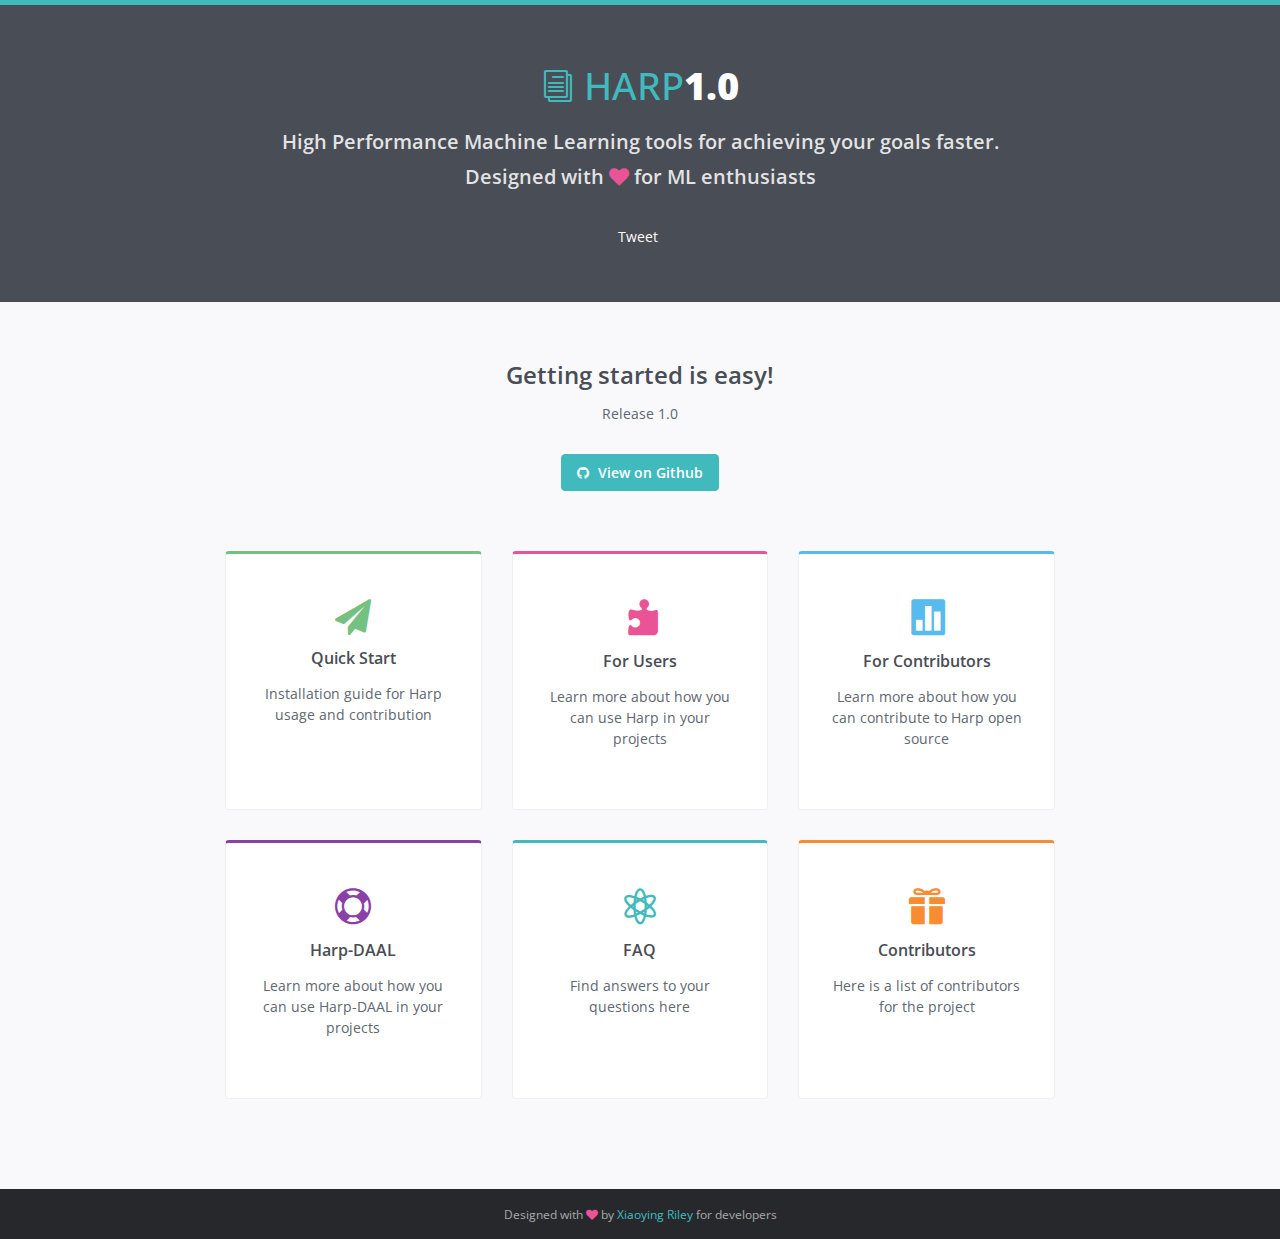
==== commit a92b2c94: "updating info for front page boxes" ====
--- a/index.html
+++ b/index.html
@@ -84,20 +84,18 @@
         <!--//header-->
         <section class="cards-section text-center">
             <div class="container">
-                <div>
-                    <script>
-                    (function() {
-                        var cx = '018204436591770557110:glsd3xahsog';
-                        var gcse = document.createElement('script');
-                        gcse.type = 'text/javascript';
-                        gcse.async = true;
-                        gcse.src = 'https://cse.google.com/cse.js?cx=' + cx;
-                        var s = document.getElementsByTagName('script')[0];
-                        s.parentNode.insertBefore(gcse, s);
-                    })();
-                    </script>
-                    <gcse:search></gcse:search>
-                </div>
+                <script>
+                (function() {
+                    var cx = '018204436591770557110:glsd3xahsog';
+                    var gcse = document.createElement('script');
+                    gcse.type = 'text/javascript';
+                    gcse.async = true;
+                    gcse.src = 'https://cse.google.com/cse.js?cx=' + cx;
+                    var s = document.getElementsByTagName('script')[0];
+                    s.parentNode.insertBefore(gcse, s);
+                })();
+                </script>
+                <gcse:search></gcse:search>
                 <h2 class="title">Getting started is easy!</h2>
                 <div class="intro">
                     <p>Release 1.0</p>
@@ -115,7 +113,7 @@
                             </div>
                             <!--//icon-holder-->
                             <h3 class="title">Quick Start</h3>
-                            <p class="intro">Demo example, consectetuer adipiscing elit</p>
+                            <p class="intro">Installation guide for Harp usage and contribution</p>
                             <a class="link" href="start.html"><span></span></a>
                         </div>
                         <!--//item-inner-->
@@ -128,7 +126,7 @@
                             </div>
                             <!--//icon-holder-->
                             <h3 class="title">For Users</h3>
-                            <p class="intro">Lorem ipsum dolor sit amet, consectetuer adipiscing elit</p>
+                            <p class="intro">Learn more about how you can use Harp in your projects</p>
                             <a class="link" href="components.html"><span></span></a>
                         </div>
                         <!--//item-inner-->
@@ -140,8 +138,8 @@
                                 <span aria-hidden="true" class="icon icon_datareport_alt"></span>
                             </div>
                             <!--//icon-holder-->
-                            <h3 class="title">For Contribbutors</h3>
-                            <p class="intro">Lorem ipsum dolor sit amet, consectetuer adipiscing elit</p>
+                            <h3 class="title">For Contributors</h3>
+                            <p class="intro">Learn more about how you can contribute to Harp open source</p>
                             <a class="link" href="charts.html"><span></span></a>
                         </div>
                         <!--//item-inner-->
@@ -154,7 +152,7 @@
                             </div>
                             <!--//icon-holder-->
                             <h3 class="title">Harp-DAAL</h3>
-                            <p class="intro">Layout for FAQ page. Lorem ipsum dolor sit amet, consectetuer adipiscing elit</p>
+                            <p class="intro">Learn more about how you can use Harp-DAAL in your projects</p>
                             <a class="link" href="faqs.html"><span></span></a>
                         </div>
                         <!--//item-inner-->
@@ -167,7 +165,7 @@
                             </div>
                             <!--//icon-holder-->
                             <h3 class="title">FAQ</h3>
-                            <p class="intro">Layout for showcase page. Lorem ipsum dolor sit amet, consectetuer adipiscing elit </p>
+                            <p class="intro">Find answers to your questions here</p>
                             <a class="link" href="showcase.html"><span></span></a>
                         </div>
                         <!--//item-inner-->
@@ -179,8 +177,8 @@
                                 <span aria-hidden="true" class="icon icon_gift"></span>
                             </div>
                             <!--//icon-holder-->
-                            <h3 class="title">License &amp; Credits</h3>
-                            <p class="intro">Layout for license &amp; credits page. Consectetuer adipiscing elit.</p>
+                            <h3 class="title">Contributors</h3>
+                            <p class="intro">Here is a list of contributors for the project</p>
                             <a class="link" href="license.html"><span></span></a>
                         </div>
                         <!--//item-inner-->
